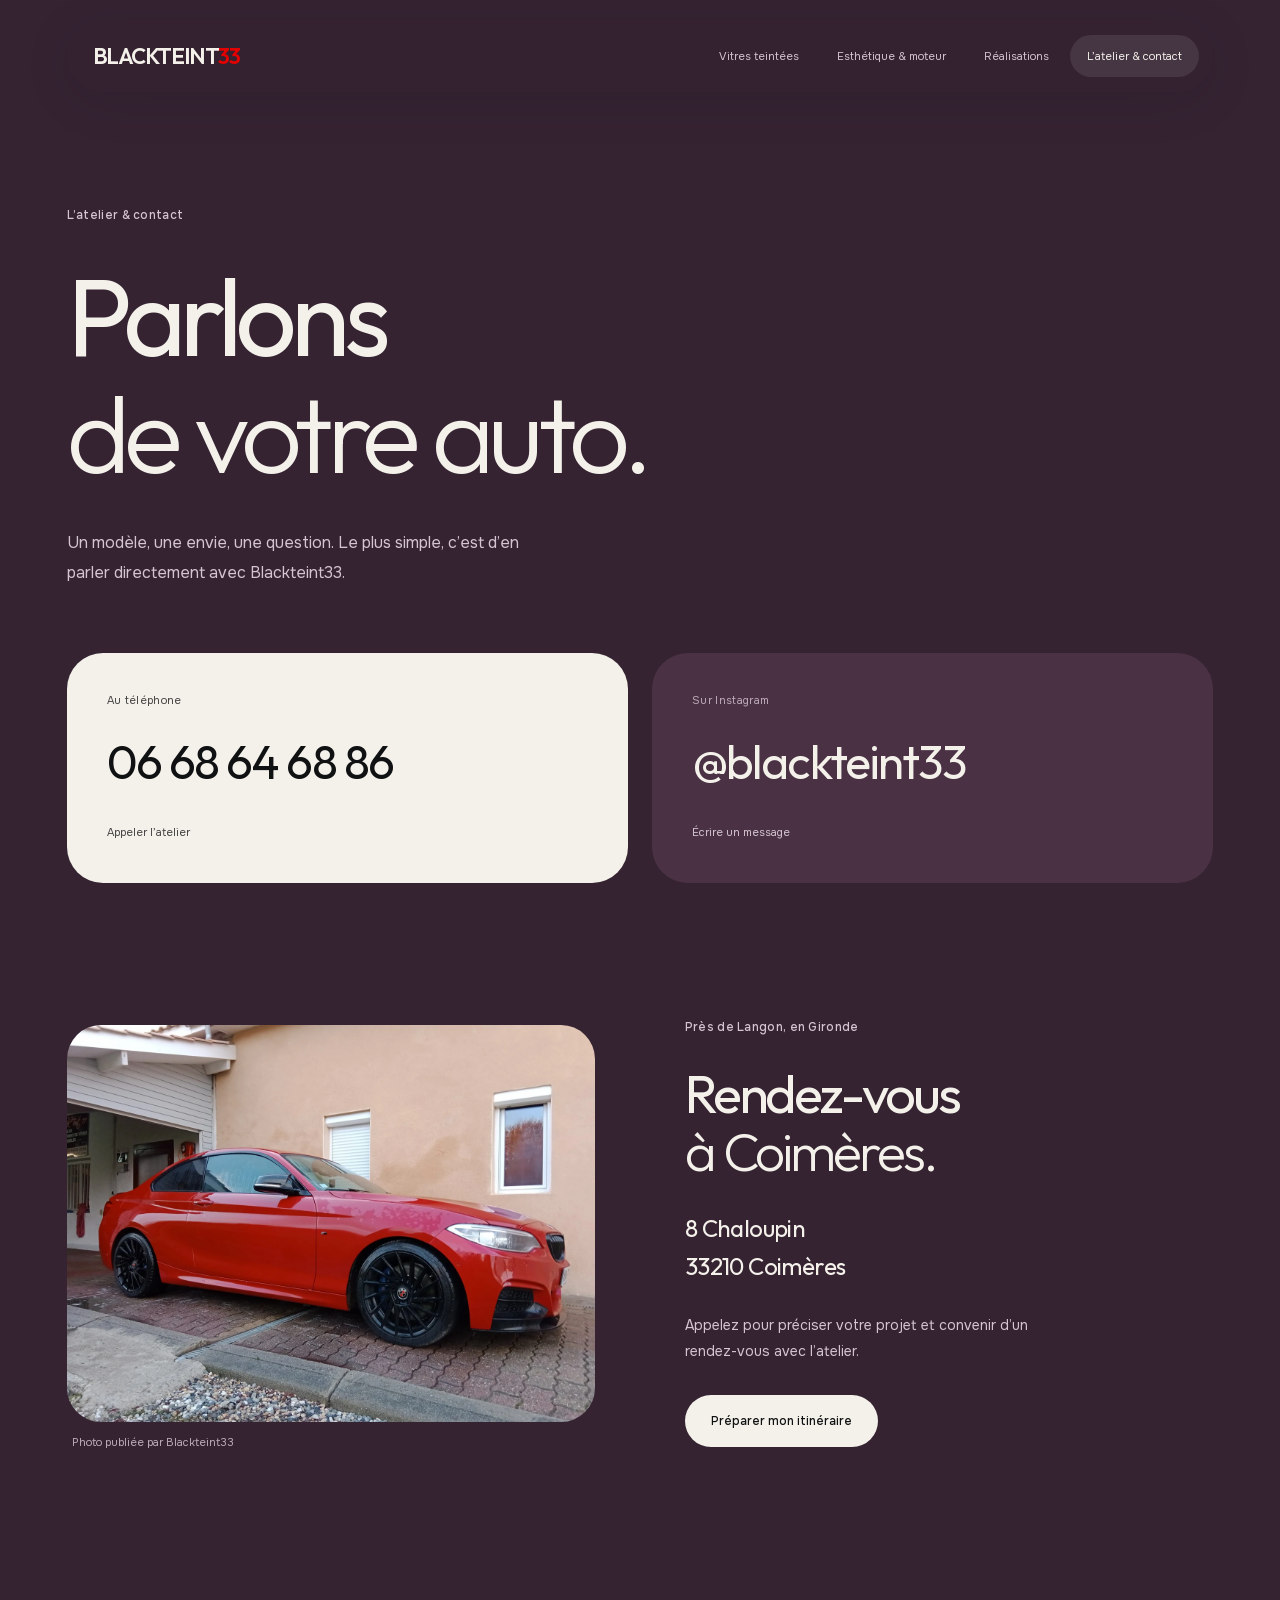
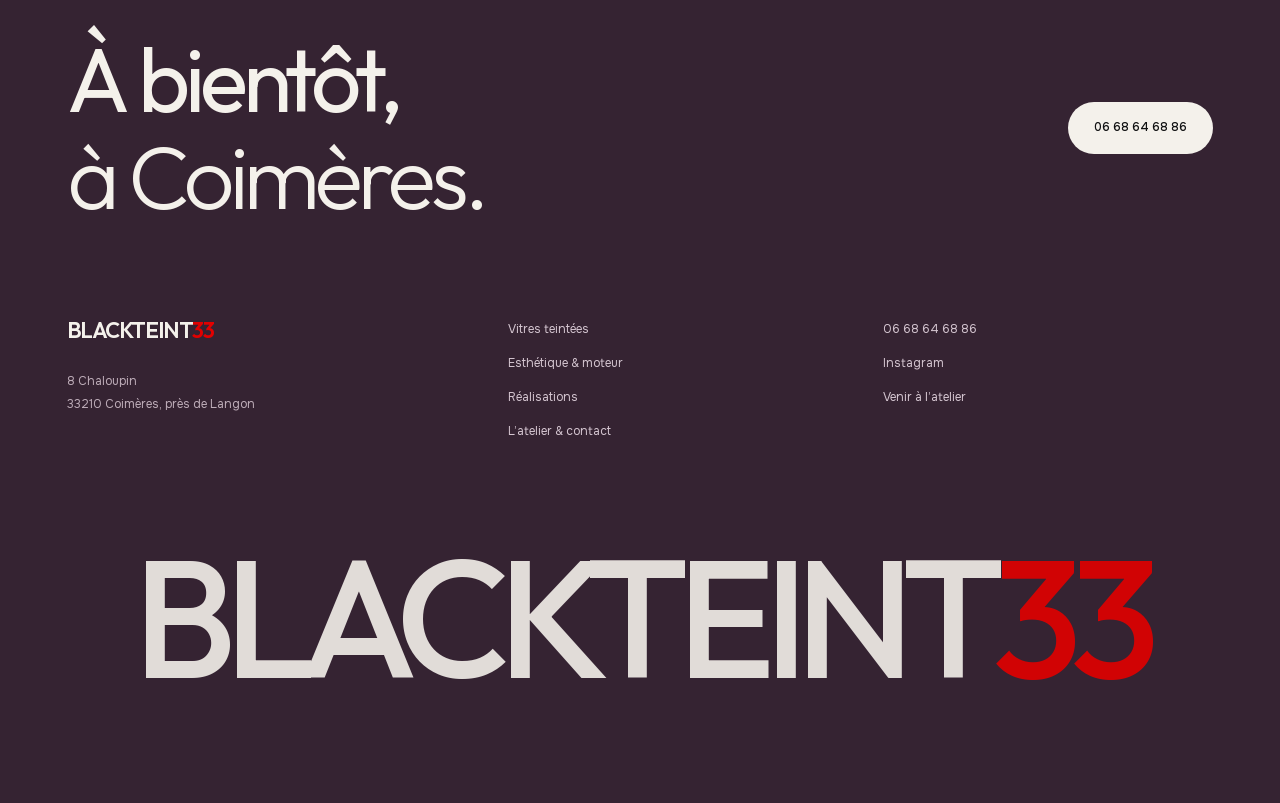
==== contact.html @ ce8c1849 "Refonte multipage Blackteint33 (Outfit/Onest, 5 pages, photos officielles) Remplace l'ancienne maque" ====
<!doctype html>
<html lang="fr"><head><meta charset="utf-8"><meta name="viewport" content="width=device-width, initial-scale=1"><meta name="robots" content="noindex,nofollow"><meta name="theme-color" content="#101112"><title>L’atelier & contact — Blackteint33 à Coimères</title><meta name="description" content="Contactez Blackteint33 au 06 68 64 68 86. Atelier au 8 Chaloupin, 33210 Coimères, près de Langon, en Gironde."><script>(function(){try{document.documentElement.classList.add('nav-delayed');window.__btMotionTimer=setTimeout(function(){document.documentElement.classList.remove('motion-pending','nav-delayed');var h=document.querySelector('.site-header');if(h){h.inert=false;h.removeAttribute('aria-hidden')}},4500);if(!matchMedia('(prefers-reduced-motion: reduce)').matches&&'IntersectionObserver' in window&&typeof Element.prototype.animate==='function'){document.documentElement.classList.add('motion-pending')}}catch(e){}})();</script><link rel="preload" href="./assets/fonts/outfit-latin.woff2" as="font" type="font/woff2" crossorigin><link rel="stylesheet" href="./assets/site.css"><script src="./assets/site.js" defer></script></head>
<body data-page="contact" data-base-palette="plum" data-palette="plum"><a class="skip-link" href="#contenu">Aller au contenu</a><header class="site-header"><a class="brand" href="./index.html" data-page="home" aria-label="Blackteint33, accueil">BLACKTEINT<span>33</span></a><nav class="desktop-nav" aria-label="Navigation principale"><a href="./vitres-teintees.html" data-page="vitres">Vitres teintées</a><a href="./esthetique-automobile.html" data-page="esthetique">Esthétique & moteur</a><a href="./realisations.html" data-page="realisations">Réalisations</a><a href="./contact.html" data-page="contact" aria-current="page">L’atelier & contact</a></nav><button class="menu-toggle quiet-button" id="menu-toggle" type="button" aria-expanded="false" aria-controls="mobile-menu">Menu</button></header><div class="page-shell"><main id="contenu"><section class="page-intro container " data-palette-step="plum"><p class="eyebrow" data-enter>L’atelier &amp; contact</p><h1 class="display " data-split data-delay="80"><span class="title-line">Parlons</span>
<span class="title-line">de votre auto.</span>
</h1><div class="intro-tail" data-enter data-delay="260"><p class="lead">Un modèle, une envie, une question. Le plus simple, c’est d’en parler directement avec Blackteint33.</p></div></section><section class="container contact-grid" aria-label="Contacter Blackteint33" data-palette-step="rose"><a href="tel:+33668646886" class="contact-tile phone-tile" data-enter><span class="small-label">Au téléphone</span><span class="contact-number">06 68 64 68 86</span><span class="tile-action">Appeler l’atelier</span></a><a href="https://www.instagram.com/blackteint33/" class="contact-tile" target="_blank" rel="noopener noreferrer" data-enter data-delay="100"><span class="small-label">Sur Instagram</span><span class="contact-handle">@blackteint33</span><span class="tile-action">Écrire un message<span class="sr-only">, nouvel onglet</span></span></a></section>
<section class="section container editorial contact-editorial" id="atelier" data-palette-step="plum"><figure class="photo-scene " data-photo><div class="photo-drift"><div class="image-window"><img src="./assets/realisation-bmw.webp" width="1440" height="1080" alt="BMW Série 2 rouge photographiée devant un garage." loading="lazy" decoding="async"></div></div><figcaption>Photo publiée par Blackteint33</figcaption></figure><div><p class="eyebrow" data-enter>Près de Langon, en Gironde</p><h2 class="display " data-split data-delay="0"><span class="title-line">Rendez-vous</span>
<span class="title-line">à Coimères.</span>
</h2><address data-enter>8 Chaloupin<br>33210 Coimères</address><p class="lead" data-enter>Appelez pour préciser votre projet et convenir d’un rendez-vous avec l’atelier.</p><div data-enter><a class="button button-cream" href="https://www.google.com/maps/search/?api=1&amp;query=8%20Chaloupin%2C%2033210%20Coim%C3%A8res" target="_blank" rel="noopener noreferrer" data-magnetic>Préparer mon itinéraire<span class="sr-only">, nouvel onglet</span></a></div></div></section></main><footer class="footer" data-palette-step="plum"><div class="container"><div class="footer-invite"><h2 class="display " data-split data-delay="0"><span class="title-line">À bientôt,</span>
<span class="title-line">à Coimères.</span>
</h2><div data-enter><a href="tel:+33668646886" class="button button-cream" data-magnetic>06 68 64 68 86</a></div></div><div class="footer-meta" data-enter><div><a class="brand" href="./index.html" data-page="home" aria-label="Blackteint33, accueil">BLACKTEINT<span>33</span></a><p>8 Chaloupin<br>33210 Coimères, près de Langon</p></div><nav aria-label="Navigation de pied de page"><a href="./vitres-teintees.html" data-page="vitres">Vitres teintées</a><a href="./esthetique-automobile.html" data-page="esthetique">Esthétique & moteur</a><a href="./realisations.html" data-page="realisations">Réalisations</a><a href="./contact.html" data-page="contact" aria-current="page">L’atelier & contact</a></nav><div class="footer-social"><a href="tel:+33668646886">06 68 64 68 86</a><a href="https://www.instagram.com/blackteint33/" target="_blank" rel="noopener noreferrer">Instagram<span class="sr-only">, nouvel onglet</span></a><a href="https://www.google.com/maps/search/?api=1&amp;query=8%20Chaloupin%2C%2033210%20Coim%C3%A8res" target="_blank" rel="noopener noreferrer">Venir à l’atelier<span class="sr-only">, nouvel onglet</span></a></div></div><p class="footer-signature" aria-hidden="true" data-enter>BLACKTEINT<span>33</span></p><div class="footer-bottom" data-enter><p>Une proposition de <a href="https://cleardesign.fr/" target="_blank" rel="noopener noreferrer">Clear Design<span class="sr-only">, nouvel onglet</span></a></p><p>Maquette de présentation. Vidéo d’ambiance ; photographies publiées par Blackteint33.</p></div></div></footer></div><dialog class="mobile-menu" id="mobile-menu" aria-label="Navigation principale"><div class="menu-top"><a class="brand" href="./index.html" data-page="home">BLACKTEINT<span>33</span></a><button class="quiet-button" id="menu-close" type="button">Fermer</button></div><nav aria-label="Navigation mobile"><a href="./index.html" data-page="home">Accueil</a><a href="./vitres-teintees.html" data-page="vitres">Vitres teintées</a><a href="./esthetique-automobile.html" data-page="esthetique">Esthétique & moteur</a><a href="./realisations.html" data-page="realisations">Réalisations</a><a href="./contact.html" data-page="contact" aria-current="page">L’atelier & contact</a></nav><div class="menu-bottom"><a href="tel:+33668646886">06 68 64 68 86</a><p>Coimères, Gironde</p></div></dialog><dialog class="lightbox" id="lightbox" aria-labelledby="lightbox-caption"><div class="lightbox-top"><span id="lightbox-count" class="small-label"></span><button class="quiet-button" id="lightbox-close" type="button">Fermer la photo</button></div><figure><img id="lightbox-image" alt=""><figcaption id="lightbox-caption"></figcaption></figure><div class="lightbox-navigation"><button class="quiet-button" id="lightbox-prev" type="button">Précédente</button><button class="quiet-button" id="lightbox-next" type="button">Suivante</button></div></dialog></body></html>
---- assets/site.css ----
@font-face{font-family:Outfit;src:url('./fonts/outfit-latin.woff2') format('woff2');font-weight:300 700;font-style:normal;font-display:swap}
@font-face{font-family:Onest;src:url('./fonts/onest-latin.woff2') format('woff2');font-weight:400 700;font-style:normal;font-display:swap}
:root{--ink:#101112;--surface:#191b1d;--cream:#f4f1eb;--muted:#aaaeb0;--red:#e20000;--gutter:clamp(22px,5.2vw,88px);--radius:34px;--display:Outfit,Arial,sans-serif;--body:Onest,Arial,sans-serif;--ease:cubic-bezier(.22,.72,.16,1)}
*{box-sizing:border-box}
html{scroll-behavior:smooth;scroll-padding-top:130px}
body{margin:0;background:var(--ink);color:var(--cream);font:400 15px/1.75 var(--body);-webkit-font-smoothing:antialiased}
body.dialog-open{overflow:hidden}
button,input,textarea{font:inherit}
a{color:inherit;text-decoration:none}
button{color:inherit;border:0;cursor:pointer}
a,button,summary{-webkit-tap-highlight-color:transparent;touch-action:manipulation}
button,figure,h1,h2,h3,p{margin:0}
img{display:block;width:100%;max-width:100%;height:auto}
[hidden]{display:none!important}
::selection{background:var(--red);color:#fff}
a:focus-visible,button:focus-visible,summary:focus-visible{outline:3px solid transparent;box-shadow:0 0 0 7px rgba(226,0,0,.3);border-radius:24px}
.sr-only{position:absolute;width:1px;height:1px;padding:0;margin:-1px;overflow:hidden;clip:rect(0,0,0,0);white-space:nowrap}
.skip-link{position:fixed;top:12px;left:12px;z-index:1000;background:var(--cream);color:var(--ink);padding:12px 24px;border-radius:30px;transform:translateY(-150%)}
.skip-link:focus{transform:none}
.container{width:100%;max-width:1560px;padding-inline:var(--gutter);margin-inline:auto}
.section{padding-block:clamp(86px,9vw,144px)}
.display{font-family:var(--display);font-weight:400;letter-spacing:-.058em;line-height:1.075;text-wrap:balance}
h1.display{font-size:clamp(64px,8.5vw,132px)}
h2.display{font-size:clamp(42px,5.15vw,80px)}
.title-line{display:block}
.title-line:last-child{font-weight:300}
.word-clip{display:inline-block;vertical-align:top;overflow:clip;overflow-clip-margin:.12em;padding:.07em .025em .12em;margin:-.07em -.025em -.12em}
.motion-word{display:inline-block;transform-origin:0 100%}
.eyebrow{font-size:12px;font-weight:500;letter-spacing:.025em;color:#b4b8ba;margin-bottom:27px}
.small-label{font-size:11px;letter-spacing:.03em;color:var(--muted)}
.lead{font-size:16px;line-height:1.85;color:#b9bec1;max-width:46ch}
.support-copy{font-size:13px;line-height:1.9;max-width:47ch;color:#91989c}
.narrow{max-width:33ch}
.button,.quiet-button,.filter-button{display:inline-flex;align-items:center;justify-content:center;gap:12px;border-radius:999px;min-height:52px;padding:16px 26px;font-size:12px;font-weight:500;line-height:1.4;transition:background .25s,color .25s,box-shadow .25s;position:relative}
.button{will-change:auto}
.button-cream{background:var(--cream);color:var(--ink)}
.button-cream:hover{background:#fff}
.button-glass{background:rgba(255,255,255,.11);color:var(--cream);backdrop-filter:blur(10px);-webkit-backdrop-filter:blur(10px)}
.button-glass:hover{background:rgba(255,255,255,.19)}
.button-muted,.quiet-button{background:rgba(255,255,255,.075);color:var(--cream)}
.button-muted:hover,.quiet-button:hover{background:rgba(255,255,255,.14)}
.button-ink{background:var(--ink);color:var(--cream)}
.button-ink:hover{background:#2c2d2e}
.soft-link{display:inline-block;font-size:12px;color:#aeb3b6;margin-top:19px;transition:color .2s,transform .3s}
.feature-link:hover .soft-link{color:#fff;transform:translateX(5px)}
.site-header{position:fixed;z-index:30;inset:20px var(--gutter) auto;display:flex;align-items:center;justify-content:space-between;gap:24px;min-height:72px;padding:12px 14px 12px 26px;border-radius:999px;background:rgba(16,17,18,.76);backdrop-filter:blur(22px);-webkit-backdrop-filter:blur(22px);box-shadow:0 10px 48px rgba(0,0,0,.1)}
.brand{font-family:var(--display);font-size:22px;font-weight:600;line-height:1;letter-spacing:-.065em;white-space:nowrap}
.brand span{color:var(--red)}
.desktop-nav{display:flex;align-items:center;gap:4px}
.desktop-nav a{font-size:11px;padding:13px 17px;border-radius:999px;line-height:1.5;transition:background .2s,color .2s;color:#c5c9cb}
.desktop-nav a:hover{background:rgba(255,255,255,.055);color:white}
.desktop-nav a[aria-current=page]{background:rgba(255,255,255,.115);color:var(--cream)}
.menu-toggle{display:none;min-height:42px;padding:12px 23px;font-size:11px}
.hero{position:relative;isolation:isolate;display:flex;flex-direction:column;justify-content:flex-end;min-height:100svh;background:#10202c}
.hero-media,.hero-shade{position:absolute;inset:0;z-index:-2;overflow:hidden}
.hero-poster,.hero-video{position:absolute;inset:0;width:100%;height:100%;object-fit:cover;object-position:68% 42%}
.hero-video{opacity:0;transition:opacity .45s}
.hero.has-video .hero-video{opacity:1}
.hero-shade{z-index:-1;background:linear-gradient(90deg,rgba(6,11,16,.68),rgba(6,11,16,.12) 65%,transparent),linear-gradient(0deg,#101112,rgba(16,17,18,.08) 65%,rgba(16,17,18,.14))}
.hero-copy{padding-top:195px;padding-bottom:56px}
.hero-copy .eyebrow{color:#d2d6d8;margin-bottom:28px}
.hero h1{font-size:clamp(76px,9.8vw,152px);max-width:850px;letter-spacing:-.06em;line-height:1.03}
.hero-description{font-size:15px;line-height:1.75;color:#d1d7dc;margin-top:29px}
.hero-actions{display:flex;flex-wrap:wrap;gap:12px;margin-top:31px}
.hero-bottom{display:flex;align-items:center;justify-content:space-between;gap:25px;padding-bottom:26px}
.scroll-invitation{font-size:10px;color:#bdc1c4;padding:12px 0;letter-spacing:.03em}
.video-control{font-size:10px;min-height:40px;padding:11px 18px;background:rgba(255,255,255,.085)}
.manifesto{max-width:850px;margin-bottom:84px}
.manifesto .lead{margin-top:31px;max-width:52ch}
.service-duo{display:grid;grid-template-columns:minmax(0,1.06fr) minmax(0,1fr);gap:clamp(34px,7vw,112px)}
.offset-feature{margin-top:135px}
.feature-copy{padding:29px 7px 0}
.feature-copy .eyebrow{margin-bottom:12px}
.feature-copy h3{font:400 clamp(27px,3vw,46px)/1.2 var(--display);letter-spacing:-.035em}
.feature-link{display:block}
.photo-scene{min-width:0;position:relative}
.photo-drift{transform-origin:50% 60%;will-change:auto}
.image-window{position:relative;overflow:hidden;border-radius:var(--radius);background:#202326;isolation:isolate}
.image-window>a{display:block}
.image-window img{transition:transform 1s var(--ease);transform-origin:center}
.feature-link:hover .image-window img,.image-window>a:hover img{transform:scale(1.025)}
.photo-scene figcaption{margin:24px 5px 0;font-size:11px;line-height:1.6;color:#9ba3a8}
.section-heading{display:flex;justify-content:space-between;align-items:flex-end;gap:45px;margin-bottom:48px}
.section-heading .lead{margin-bottom:3px}
.home-gallery{padding-top:25px}
.home-gallery .wide-scene{margin-top:10px}
.page-intro{padding-top:205px;padding-bottom:66px}
.page-intro .display{max-width:1120px}
.page-intro .eyebrow{margin-bottom:32px}
.intro-tail{display:flex;justify-content:space-between;align-items:flex-end;gap:36px;margin-top:36px}
.intro-tail .lead{max-width:49ch}
.intro-photo .image-window{border-radius:42px}
.offering-grid{display:grid;grid-template-columns:repeat(2,minmax(0,1fr));gap:24px}
.offering{border-radius:36px;background:var(--surface);padding:40px 44px 45px;min-width:0}
.offering .small-label{margin-bottom:21px;color:#8e969a}
.offering h3{font:400 clamp(26px,2.8vw,41px)/1.2 var(--display);letter-spacing:-.04em;margin-bottom:18px}
.offering>p:last-child{font-size:13px;line-height:1.9;color:#a4acb1;max-width:43ch}
.soft-section{background:var(--cream);color:var(--ink);border-radius:60px;margin-inline:clamp(12px,2.25vw,36px)}
.soft-section .eyebrow{color:#626869}
.soft-section .lead{color:#555d60}
.soft-section .support-copy{color:#687073}
.soft-section figcaption{color:#757c7f}
.editorial{display:grid;grid-template-columns:repeat(2,minmax(0,1fr));gap:clamp(45px,7vw,112px);align-items:center}
.editorial .display{font-size:clamp(36px,4.2vw,65px)}
.editorial .lead{font-size:15px;margin-top:28px}
.editorial .support-copy{margin-top:18px}
.editorial .button{margin-top:30px}
.faq-section{display:grid;grid-template-columns:1fr 1.08fr;gap:90px;align-items:start}
.faq-section .display{font-size:clamp(36px,4.2vw,64px)}
.faq-list{display:flex;flex-direction:column;gap:12px}
.faq-list details{background:var(--surface);border-radius:27px;overflow:hidden}
.faq-list summary{list-style:none;padding:24px 28px;font-size:14px;line-height:1.5;cursor:pointer;font-weight:500}
.faq-list summary::-webkit-details-marker{display:none}
.faq-list details[open]{background:#202326}
.answer{overflow:hidden}
.answer p{padding:0 28px 26px;color:#aab1b6;font-size:13px;line-height:1.85;max-width:50ch}
.answer a{color:var(--cream)}
.care-intro{padding-bottom:112px;align-items:start}
.care-intro>div{padding-top:45px}
.care-pair{display:grid;grid-template-columns:repeat(2,minmax(0,1fr));gap:clamp(60px,10vw,160px)}
.care-pair .display{font-size:clamp(40px,4.9vw,75px)}
.care-pair .lead{margin-top:28px;font-size:15px}
.care-pair .support-copy{margin-top:20px;font-size:13px}
.gallery-section{padding-top:0;padding-bottom:90px}
.gallery-filters{display:flex;gap:10px;flex-wrap:wrap;margin:0 0 56px}
.filter-button{background:var(--surface);color:#a7afb3;min-height:44px;padding:13px 24px;font-size:11px}
.filter-button[aria-pressed=true]{background:var(--cream);color:var(--ink)}
.filter-button:hover:not([aria-pressed=true]){background:#282b2e;color:var(--cream)}
.filter-button:disabled{cursor:wait}
.gallery-grid{display:grid;grid-template-columns:minmax(0,1.08fr) minmax(0,1fr);gap:65px 7%;align-items:start}
.gallery-item:nth-child(even){margin-top:94px}
.gallery-item figcaption{font-size:13px;color:#c9cecf;margin-top:25px}
.photo-open{position:absolute;right:18px;bottom:18px;padding:10px 20px;background:var(--cream);color:var(--ink);border-radius:999px;font-size:10px;transition:transform .4s var(--ease)}
.image-window>a:hover .photo-open{transform:translateY(-4px)}
.gallery-outro{margin-top:80px;display:flex;justify-content:space-between;align-items:center;gap:30px}
.gallery-outro p{font-size:14px;color:#aeb5ba}
.contact-grid{display:grid;grid-template-columns:repeat(2,minmax(0,1fr));gap:24px}
.contact-tile{background:var(--surface);border-radius:36px;padding:38px 40px 32px;display:flex;align-items:flex-start;flex-direction:column;min-height:230px;transition:background .3s,transform .5s var(--ease)}
.contact-tile:hover{transform:translateY(-6px);background:#202427}
.contact-tile .small-label{margin-bottom:24px}
.contact-number,.contact-handle{font:400 clamp(27px,3.7vw,55px)/1.2 var(--display);letter-spacing:-.04em}
.tile-action{margin-top:32px;font-size:11px;color:#aeb6bb}
.phone-tile{background:var(--cream);color:var(--ink)}
.phone-tile:hover{background:white}
.phone-tile .small-label,.phone-tile .tile-action{color:#586165}
.contact-editorial{padding-top:130px}
.contact-editorial address{font:400 24px/1.6 var(--display);letter-spacing:-.025em;margin-top:28px}
.contact-editorial .lead{font-size:14px;max-width:37ch}
.footer{padding-top:65px;padding-bottom:28px;background:radial-gradient(ellipse at 90% 45%,rgba(72,43,38,.13),transparent 65%)}
.footer-invite{display:flex;align-items:center;justify-content:space-between;gap:50px;margin-bottom:95px}
.footer-invite .display{font-size:clamp(46px,7vw,108px)}
.footer-meta{display:grid;grid-template-columns:1.2fr 1fr 1fr;gap:45px;align-items:start}
.footer-meta p{font-size:12px;line-height:1.9;color:#858f95;margin-top:24px}
.footer-meta nav,.footer-social{display:flex;flex-direction:column;align-items:flex-start;gap:13px;font-size:12px;color:#b6bec3}
.footer-meta a:hover{color:var(--cream)}
.footer-signature{font:500 clamp(36px,13vw,193px)/1.2 var(--display);letter-spacing:-.075em;text-align:center;white-space:nowrap;margin-top:75px;color:#e3e2df;opacity:.9}
.footer-signature>span{color:var(--red)}
.footer-bottom{display:flex;justify-content:space-between;align-items:flex-end;gap:25px;padding-top:30px;font-size:9px;color:#6f787e}
.footer-bottom a{color:#bfc6ca}
.footer-bottom p:last-child{text-align:right;max-width:58ch;font-size:8px}
.mobile-menu,.lightbox{border:0;padding:0;color:var(--cream);background:var(--ink)}
.mobile-menu::backdrop,.lightbox::backdrop{background:rgba(5,7,9,.85);backdrop-filter:blur(8px)}
.mobile-menu{width:100%;height:100dvh;max-height:none;max-width:none;margin:0;padding:30px var(--gutter);overflow-y:auto}
.menu-top{display:flex;align-items:center;justify-content:space-between;gap:24px}
.menu-top .quiet-button{min-height:44px;padding:12px 24px}
.mobile-menu nav{display:flex;flex-direction:column;align-items:flex-start;gap:17px;margin-block:clamp(50px,11vh,120px) 50px}
.mobile-menu nav>a{font:400 clamp(26px,6vw,48px)/1.25 var(--display);letter-spacing:-.05em;color:#989fa4}
.mobile-menu nav>a[aria-current=page],.mobile-menu nav>a:hover{color:var(--cream)}
.menu-bottom{display:flex;justify-content:space-between;gap:20px;flex-wrap:wrap;font-size:13px;color:#b4bdc3}
.menu-bottom p{font-size:11px;color:#6d777e}
.lightbox{width:min(1260px,calc(100vw - 40px));max-width:none;max-height:calc(100dvh - 36px);padding:15px 26px 22px;border-radius:28px;overflow:auto;background:#16191b}
.lightbox-top{display:flex;align-items:center;justify-content:space-between;gap:20px;margin-bottom:18px}
.lightbox-top .quiet-button{min-height:40px;font-size:11px;padding:11px 20px}
.lightbox figure>img{width:auto;height:auto;max-width:100%;max-height:calc(100dvh - 230px);margin-inline:auto;object-fit:contain;border-radius:16px}
.lightbox figcaption{text-align:center;font-size:12px;color:#b0bac0;margin-top:20px}
.lightbox-navigation{display:flex;justify-content:center;gap:12px;margin-top:18px}
.lightbox-navigation button{font-size:10px;min-height:40px;padding:12px 22px}
@media(min-width:1750px){.site-header{max-width:1390px;inset-inline:0;margin-inline:auto}}
@media(max-width:1100px){.site-header{padding-left:23px;gap:12px}.brand{font-size:20px}.desktop-nav a{padding:12px 11px;font-size:10px}.editorial{gap:45px}.intro-tail{align-items:flex-start}.offering{padding:33px}.faq-section{gap:50px}.gallery-grid{column-gap:5%}.footer-signature{font-size:13vw}.contact-tile{padding:31px}.contact-number,.contact-handle{font-size:clamp(27px,3.7vw,43px)}}
@media(max-width:850px){.site-header{inset:15px 22px auto;min-height:65px;padding:11px 12px 11px 22px;flex-wrap:wrap}.desktop-nav{flex-wrap:wrap;gap:1px}.enhanced .desktop-nav{display:none}.enhanced .menu-toggle{display:inline-flex}.hero-copy{padding-top:180px;padding-bottom:47px}.hero h1{font-size:clamp(74px,11vw,108px)}.hero-actions .button{font-size:11px;padding:15px 22px}.hero-bottom{padding-bottom:22px}.section-heading{align-items:flex-start;gap:28px}.section-heading>.lead{max-width:32ch;font-size:14px}.service-duo{gap:34px}.offset-feature{margin-top:80px}.feature-copy h3{font-size:31px}.page-intro{padding-top:164px}.page-intro h1{font-size:clamp(58px,9.4vw,90px)}.intro-tail{display:block}.intro-tail .button{margin-top:28px}.care-pair{gap:44px}.contact-number,.contact-handle{font-size:31px}.footer-meta{grid-template-columns:1.1fr 1fr;gap:40px}.footer-social{grid-column:1/-1;flex-direction:row;gap:30px;flex-wrap:wrap}.footer-invite{margin-bottom:65px}.footer-invite .display{font-size:clamp(46px,7vw,76px)}}
@media(max-width:600px){:root{--gutter:24px;--radius:25px}html{scroll-padding-top:108px}body{font-size:14px}.site-header{inset:13px 17px auto;min-height:62px;padding:10px 11px 10px 21px}.site-header .brand{font-size:19px}.menu-toggle{min-height:40px;font-size:10px;padding:11px 20px}.eyebrow{font-size:10px;margin-bottom:23px}.small-label{font-size:10px}.hero{min-height:max(690px,100svh)}.hero-poster,.hero-video{object-position:95% 32%}.hero-shade{background:linear-gradient(0deg,#101112,rgba(8,12,17,.2) 83%),linear-gradient(90deg,rgba(8,12,17,.35),transparent)}.hero-copy{padding-top:180px;padding-bottom:40px}.hero h1{font-size:clamp(58px,14.5vw,85px);letter-spacing:-.06em;line-height:1.07}.hero-copy .eyebrow{font-size:9px;margin-bottom:27px}.hero-description{font-size:12px;margin-top:24px;line-height:1.85}.hero-actions{gap:10px;margin-top:28px}.hero-actions .button{font-size:10px;min-height:45px;padding:14px 18px}.hero-bottom{gap:15px;padding-bottom:24px}.scroll-invitation{font-size:9px}.video-control{min-height:38px;font-size:9px;padding:11px 16px}.section{padding-block:76px}.display,h2.display{font-size:clamp(36px,9vw,53px);line-height:1.14;letter-spacing:-.05em}.lead{font-size:13px;line-height:1.9}.support-copy{font-size:12px;line-height:1.9}.button{font-size:11px;padding:15px 22px;min-height:48px}.manifesto{margin-bottom:52px}.manifesto .lead{margin-top:24px}.service-duo{display:block}.offset-feature{margin-top:58px}.feature-copy{padding:24px 4px 0}.feature-copy h3{font-size:29px;line-height:1.18}.feature-copy .eyebrow{font-size:10px;margin-bottom:12px}.soft-link{font-size:11px;margin-top:17px}.photo-scene figcaption{font-size:9px;margin:20px 4px 0;max-width:40ch}.section-heading{display:block;margin-bottom:35px}.section-heading .lead{margin-top:22px;font-size:13px}.section-heading>div:last-child:not(:first-child){margin-top:25px}.home-gallery{padding-top:5px}.page-intro{padding-top:145px;padding-bottom:40px}.page-intro h1{font-size:clamp(45px,11.7vw,67px);line-height:1.09;letter-spacing:-.055em}.page-intro .eyebrow{margin-bottom:25px}.intro-tail{margin-top:27px}.intro-tail .lead{font-size:13px}.intro-tail .button{margin-top:25px}.intro-photo .image-window{border-radius:26px}.offering-grid{grid-template-columns:1fr;gap:16px}.offering{border-radius:29px;padding:28px 27px 31px}.offering .small-label{margin-bottom:18px}.offering h3{font-size:30px;margin-bottom:16px}.offering>p:last-child{font-size:12px}.soft-section{border-radius:35px;margin-inline:10px}.soft-section .container{padding-inline:24px}.editorial{grid-template-columns:1fr;gap:43px}.editorial .display{font-size:clamp(33px,8.6vw,49px)}.editorial .lead{font-size:13px;margin-top:23px}.editorial .support-copy{margin-top:17px}.editorial .button{margin-top:26px}.faq-section{display:block}.faq-section .display{font-size:39px}.faq-list{margin-top:34px;gap:13px}.faq-list summary{padding:21px 23px;font-size:12px}.answer p{font-size:12px;padding:0 23px 23px}.care-intro{padding-bottom:70px;gap:35px}.care-intro>div{padding-top:0}.care-intro .photo-scene{grid-row:1}.care-pair{grid-template-columns:1fr;gap:53px}.care-pair .display{font-size:42px}.care-pair .lead{font-size:13px;margin-top:23px}.care-pair .support-copy{font-size:12px}.gallery-section{padding-bottom:70px}.gallery-filters{gap:8px;margin-bottom:34px}.filter-button{font-size:10px;padding:12px 20px;min-height:42px}.gallery-grid{grid-template-columns:1fr;gap:39px}.gallery-item:nth-child(even){margin-top:0}.gallery-item figcaption{font-size:11px;margin-top:21px}.photo-open{right:12px;bottom:12px;font-size:9px;padding:9px 17px}.gallery-outro{margin-top:48px;display:block}.gallery-outro p{font-size:12px;margin-bottom:21px}.contact-grid{grid-template-columns:1fr;gap:17px}.contact-tile{min-height:195px;border-radius:29px;padding:29px}.contact-tile .small-label{margin-bottom:24px}.contact-number,.contact-handle{font-size:clamp(28px,8.3vw,40px)}.tile-action{font-size:11px;margin-top:27px}.contact-editorial{padding-top:76px}.contact-editorial address{font-size:22px;line-height:1.55;margin-top:25px}.contact-editorial .lead{font-size:13px}.footer{padding-top:32px;padding-bottom:27px}.footer-invite{display:block;margin-bottom:55px}.footer-invite .display{font-size:clamp(45px,11vw,61px)}.footer-invite>div{margin-top:25px}.footer-meta{gap:35px 24px;grid-template-columns:1fr 1fr}.footer-meta>.footer-social{grid-column:1/-1;gap:12px 25px}.footer-meta p{font-size:10px;margin-top:20px}.footer-meta nav,.footer-social{font-size:10px;gap:12px}.footer-meta .brand{font-size:18px}.footer-signature{font-size:12.6vw;letter-spacing:-.075em;margin-top:52px;line-height:1.3}.footer-bottom{display:block;padding-top:21px}.footer-bottom p{font-size:9px}.footer-bottom p:last-child{text-align:left;font-size:8px;margin-top:13px;max-width:42ch;line-height:1.8}.mobile-menu{padding:24px var(--gutter)}.menu-top .brand{font-size:20px}.menu-top .quiet-button{font-size:10px;padding:12px 20px}.mobile-menu nav{margin-top:clamp(45px,9vh,85px);gap:20px;margin-bottom:45px}.mobile-menu nav>a{font-size:clamp(27px,7.5vw,38px)}.menu-bottom{flex-direction:column;gap:13px}.lightbox{width:calc(100vw - 18px);padding:13px 12px 19px;border-radius:23px;max-height:calc(100dvh - 20px)}.lightbox figure>img{max-height:calc(100dvh - 210px);border-radius:11px}.lightbox figcaption{font-size:11px}.lightbox-top{margin-bottom:16px}.lightbox-top .quiet-button{font-size:10px;padding:10px 15px}}
@media(max-width:360px){:root{--gutter:21px}.hero h1{font-size:56px}.hero-actions{flex-direction:column;align-items:flex-start;gap:9px}.hero-copy{padding-top:146px;padding-bottom:32px}.hero{min-height:720px}.hero-description{font-size:11px}.page-intro h1{font-size:43px}.brand{font-size:18px}.footer-meta{grid-template-columns:1fr}.footer-meta nav{flex-direction:row;flex-wrap:wrap;column-gap:24px}.contact-tile{padding:26px}.contact-number,.contact-handle{font-size:28px}}
@media(min-width:601px) and (max-height:760px){.hero-copy{padding-top:118px;padding-bottom:28px}.hero h1{font-size:clamp(70px,14vh,106px);line-height:1.03}.hero-copy .eyebrow{margin-bottom:18px;font-size:10px}.hero-description{font-size:12px;margin-top:18px}.hero-actions{margin-top:22px}.hero-actions .button{min-height:46px;padding:14px 21px;font-size:11px}.hero-bottom{padding-bottom:18px}}
@media(prefers-reduced-motion:reduce){html{scroll-behavior:auto}*,*:before,*:after{animation:none!important;transition:none!important}.photo-drift{transform:none!important;opacity:1!important}.feature-link:hover .image-window img,.image-window>a:hover img,.contact-tile:hover{transform:none}.word-clip{overflow:visible}.motion-word{transform:none!important;filter:none!important;opacity:1!important}}
@media print{.site-header,.hero-video,.hero-bottom,.mobile-menu,.lightbox,.gallery-filters{display:none!important}.hero{min-height:450px}.hero-copy{padding-top:100px}.section{padding-block:35px}.page-intro{padding-top:35px}.photo-drift{transform:none!important;opacity:1!important}.section,.soft-section,body,.footer{background:white;color:black}.lead,.support-copy{color:#555}.photo-scene{break-inside:avoid}.footer-signature{color:black}}

/* Full-page palettes: section markers switch this shared background. */
body{--page-bg:#101112;--page-ink:#f4f1eb;--page-muted:#bdc3c6;--page-soft:#9da6ac;--panel:#1d2124;--panel-hover:#282d31;--pill:rgba(255,255,255,.085);--pill-hover:rgba(255,255,255,.15);--header-bg:rgba(16,17,18,.84);--button-bg:#f4f1eb;--button-ink:#101112;background:var(--page-bg);color:var(--page-ink);transition:background-color .85s cubic-bezier(.4,0,.2,1),color .7s ease}
body[data-palette=inkblue]{--page-bg:#142733;--panel:#203a48;--panel-hover:#2b4858;--header-bg:rgba(20,39,51,.85)}
body[data-palette=espresso]{--page-bg:#30251f;--panel:#44362e;--panel-hover:#524338;--header-bg:rgba(48,37,31,.85);--page-muted:#d2c7bb;--page-soft:#b9afa4}
body[data-palette=pine]{--page-bg:#19362f;--panel:#29483e;--panel-hover:#35594d;--header-bg:rgba(25,54,47,.85);--page-muted:#c4d2c7;--page-soft:#a8bdb0}
body[data-palette=plum]{--page-bg:#352332;--panel:#4a3244;--panel-hover:#5b4054;--header-bg:rgba(53,35,50,.85);--page-muted:#d4c5d0;--page-soft:#bdacb8}
body[data-palette=oxblood]{--page-bg:#351c22;--panel:#48272f;--panel-hover:#593740;--header-bg:rgba(53,28,34,.85);--page-muted:#d8c4c7;--page-soft:#bca6ab}
body:is([data-palette=ivory],[data-palette=ice],[data-palette=sand],[data-palette=sage],[data-palette=rose]){--page-ink:#1c2528;--page-muted:#47575d;--page-soft:#53656b;--panel:rgba(255,255,255,.44);--panel-hover:rgba(255,255,255,.68);--pill:rgba(19,31,36,.075);--pill-hover:rgba(19,31,36,.13);--button-bg:#1c2528;--button-ink:#f4f1eb}
body[data-palette=ivory]{--page-bg:#eee9df;--header-bg:rgba(238,233,223,.88)}
body[data-palette=ice]{--page-bg:#dce7eb;--header-bg:rgba(220,231,235,.88)}
body[data-palette=sand]{--page-bg:#e7d6bf;--header-bg:rgba(231,214,191,.88)}
body[data-palette=sage]{--page-bg:#d5e3d7;--header-bg:rgba(213,227,215,.88)}
body[data-palette=rose]{--page-bg:#eadbe3;--header-bg:rgba(234,219,227,.88)}
.site-header{background:var(--header-bg);transition:background-color .85s ease,color .7s ease,transform .75s var(--ease),opacity .5s ease}
.desktop-nav a,.footer-meta nav,.footer-social{color:var(--page-muted)}
.desktop-nav a:hover,.desktop-nav a[aria-current=page]{color:var(--page-ink);background:var(--pill)}
.eyebrow,.small-label,.lead,.support-copy,.soft-link,.photo-scene figcaption,.gallery-outro p,.footer-meta p,.tile-action,.offering .small-label,.offering>p:last-child,.answer p,.footer-bottom{color:var(--page-muted);transition:color .7s ease}
.support-copy,.small-label,.photo-scene figcaption,.footer-meta p,.footer-bottom{color:var(--page-soft)}
.soft-link:hover,.feature-link:hover .soft-link,.footer-meta a:hover,.footer-bottom a,.answer a{color:var(--page-ink)}
.button-cream,.button-ink{background:var(--button-bg);color:var(--button-ink)}
.button-cream:hover,.button-ink:hover{background:var(--button-bg);filter:brightness(1.08)}
.button-muted,.quiet-button,.filter-button{background:var(--pill);color:var(--page-ink)}
.button-muted:hover,.quiet-button:hover,.filter-button:hover:not([aria-pressed=true]){background:var(--pill-hover);color:var(--page-ink)}
.filter-button[aria-pressed=true]{background:var(--button-bg);color:var(--button-ink)}
.button,.quiet-button,.filter-button{transition:background-color .7s ease,color .7s ease,box-shadow .25s ease}
.offering,.contact-tile,.faq-list details{background:var(--panel);color:var(--page-ink);transition:background-color .7s ease,color .7s ease,transform .5s var(--ease)}
.contact-tile:hover,.faq-list details[open]{background:var(--panel-hover)}
.phone-tile{background:var(--button-bg);color:var(--button-ink)}
.phone-tile:hover{background:var(--button-bg)}
.phone-tile .small-label,.phone-tile .tile-action{color:inherit;opacity:.78}
.soft-section{background:transparent;color:inherit;border-radius:0;margin-inline:0}
.soft-section .eyebrow,.soft-section .lead,.soft-section .support-copy,.soft-section figcaption{color:var(--page-muted)}
.footer{background:transparent}
.footer-signature{color:var(--page-ink);transition:color .7s ease}
.gallery-item figcaption{color:var(--page-ink)}
.mobile-menu,.lightbox{background:var(--page-bg);color:var(--page-ink)}
.mobile-menu nav>a,.menu-bottom,.lightbox figcaption,.lightbox-top .small-label{color:var(--page-muted)}
.mobile-menu nav>a[aria-current=page],.mobile-menu nav>a:hover{color:var(--page-ink)}
.menu-bottom p{color:var(--page-soft)}
/* The photograph remains unchanged; its lower edge dissolves into the page. */
.hero{background:transparent;color:#f4f1eb}
.hero-shade{background:linear-gradient(90deg,rgba(6,11,16,.58),rgba(6,11,16,.08) 76%,transparent),linear-gradient(0deg,rgba(6,11,16,.84),rgba(6,11,16,.04) 80%)}
.hero:after{content:"";position:absolute;inset:auto 0 0;height:95px;z-index:-1;pointer-events:none;background:var(--page-bg);-webkit-mask-image:linear-gradient(transparent,#000);mask-image:linear-gradient(transparent,#000);transition:background-color .85s cubic-bezier(.4,0,.2,1)}
.hero-copy{padding-bottom:70px}
.hero h1.hero-wordmark{max-width:none;font-family:var(--display);font-size:clamp(52px,11.4vw,176px);font-weight:600;letter-spacing:-.075em;line-height:1.15;white-space:nowrap}
.hero-wordmark>span{color:var(--red)}
.hero .button-cream{background:#f4f1eb;color:#101112}
.hero .button-glass,.hero .video-control{background:rgba(255,255,255,.13);color:#f4f1eb}
.hero .hero-description{color:#d5dce1}.hero .scroll-invitation{color:var(--page-ink);transition:color .7s ease}.hero .video-control{background:var(--pill);color:var(--page-ink)}
.hero .eyebrow{color:#d2d6d8}
/* Pending content is hidden before first paint, then released individually. */
.motion-pending :is([data-split],[data-enter],[data-photo]):not(.is-revealed){opacity:0;pointer-events:none}
html.nav-delayed body[data-page=home] .site-header{opacity:0;transform:translateY(-145%);visibility:hidden;pointer-events:none;transition:background-color .85s ease,color .7s ease,transform .8s var(--ease),opacity .55s ease,visibility 0s .8s}
html.nav-delayed body[data-page=home] .site-header.nav-visible{opacity:1;transform:translateY(0);visibility:visible;pointer-events:auto;transition-delay:0s}
/* Wrapping protects intermediate widths, zoomed pages and long labels. */
.section-heading>*,.intro-tail>*,.footer-invite>*,.editorial>*,.care-pair>*,.footer-meta>*,.contact-grid>*{min-width:0}
.section-heading .button,.intro-tail .button,.footer-invite .button{text-align:center}
.display{overflow-wrap:normal}
.title-line{max-width:100%}
.hero-actions{align-items:flex-start}
@media(max-width:1100px){.hero h1.hero-wordmark{font-size:11.25vw}.hero-copy{padding-bottom:56px}.contact-number,.contact-handle{font-size:clamp(25px,3.5vw,39px)}.faq-section{grid-template-columns:minmax(0,1fr) minmax(0,1.08fr)}}
@media(max-width:850px){.hero h1.hero-wordmark{font-size:11.05vw}.hero-copy{padding-bottom:50px}.footer-invite{flex-wrap:wrap}.contact-number,.contact-handle{font-size:clamp(24px,3.8vw,31px)}.section-heading{flex-wrap:wrap}}
@media(max-width:600px){.hero h1.hero-wordmark{font-size:clamp(31px,10.8vw,64px);letter-spacing:-.07em}.hero-copy{padding-top:165px;padding-bottom:47px}.hero{min-height:max(610px,100svh)}.hero-copy .eyebrow{font-size:11px}.hero-description{font-size:13px}.hero-actions .button{font-size:11px;min-height:48px}.scroll-invitation{font-size:10px}.video-control{font-size:10px}.soft-section{margin-inline:0;border-radius:0}.soft-section .container{padding-inline:var(--gutter)}.contact-number,.contact-handle{font-size:clamp(26px,8vw,39px)}.lead,.editorial .lead,.care-pair .lead,.intro-tail .lead,.contact-editorial .lead{font-size:14px}.eyebrow,.small-label{font-size:11px}.faq-list summary,.answer p{font-size:13px}.section-heading>.lead{font-size:14px}.hero:after{height:75px}}
@media(max-width:360px){.hero{min-height:610px}.hero h1.hero-wordmark{font-size:10.7vw}.hero-actions{flex-direction:column}.hero-copy{padding-top:138px;padding-bottom:34px}.contact-number,.contact-handle{font-size:27px}}
@media(min-width:601px) and (max-height:600px){.hero{min-height:550px}.hero-copy{padding-top:118px;padding-bottom:25px}.hero h1.hero-wordmark{font-size:clamp(65px,10vw,144px)}}
@media(prefers-reduced-motion:reduce){.motion-pending :is([data-split],[data-enter],[data-photo]):not(.is-revealed){opacity:1;pointer-events:auto}html.nav-delayed body[data-page=home] .site-header{transition:none!important}}
@media print{body{background:#fff!important;color:#111!important}.motion-pending :is([data-split],[data-enter],[data-photo]):not(.is-revealed){opacity:1!important}.site-header{display:none!important}.photo-drift{opacity:1!important;transform:none!important}}

/* Official headlight series: preserve the complete photographs. */
.headlight-pair{display:grid;grid-template-columns:repeat(2,minmax(0,1fr));gap:clamp(28px,5vw,72px);margin-top:clamp(40px,7vw,90px)}
.headlight-pair img{width:100%;height:auto;aspect-ratio:4/3;object-fit:contain}
@media(max-width:600px){.headlight-pair{grid-template-columns:1fr;gap:36px}}
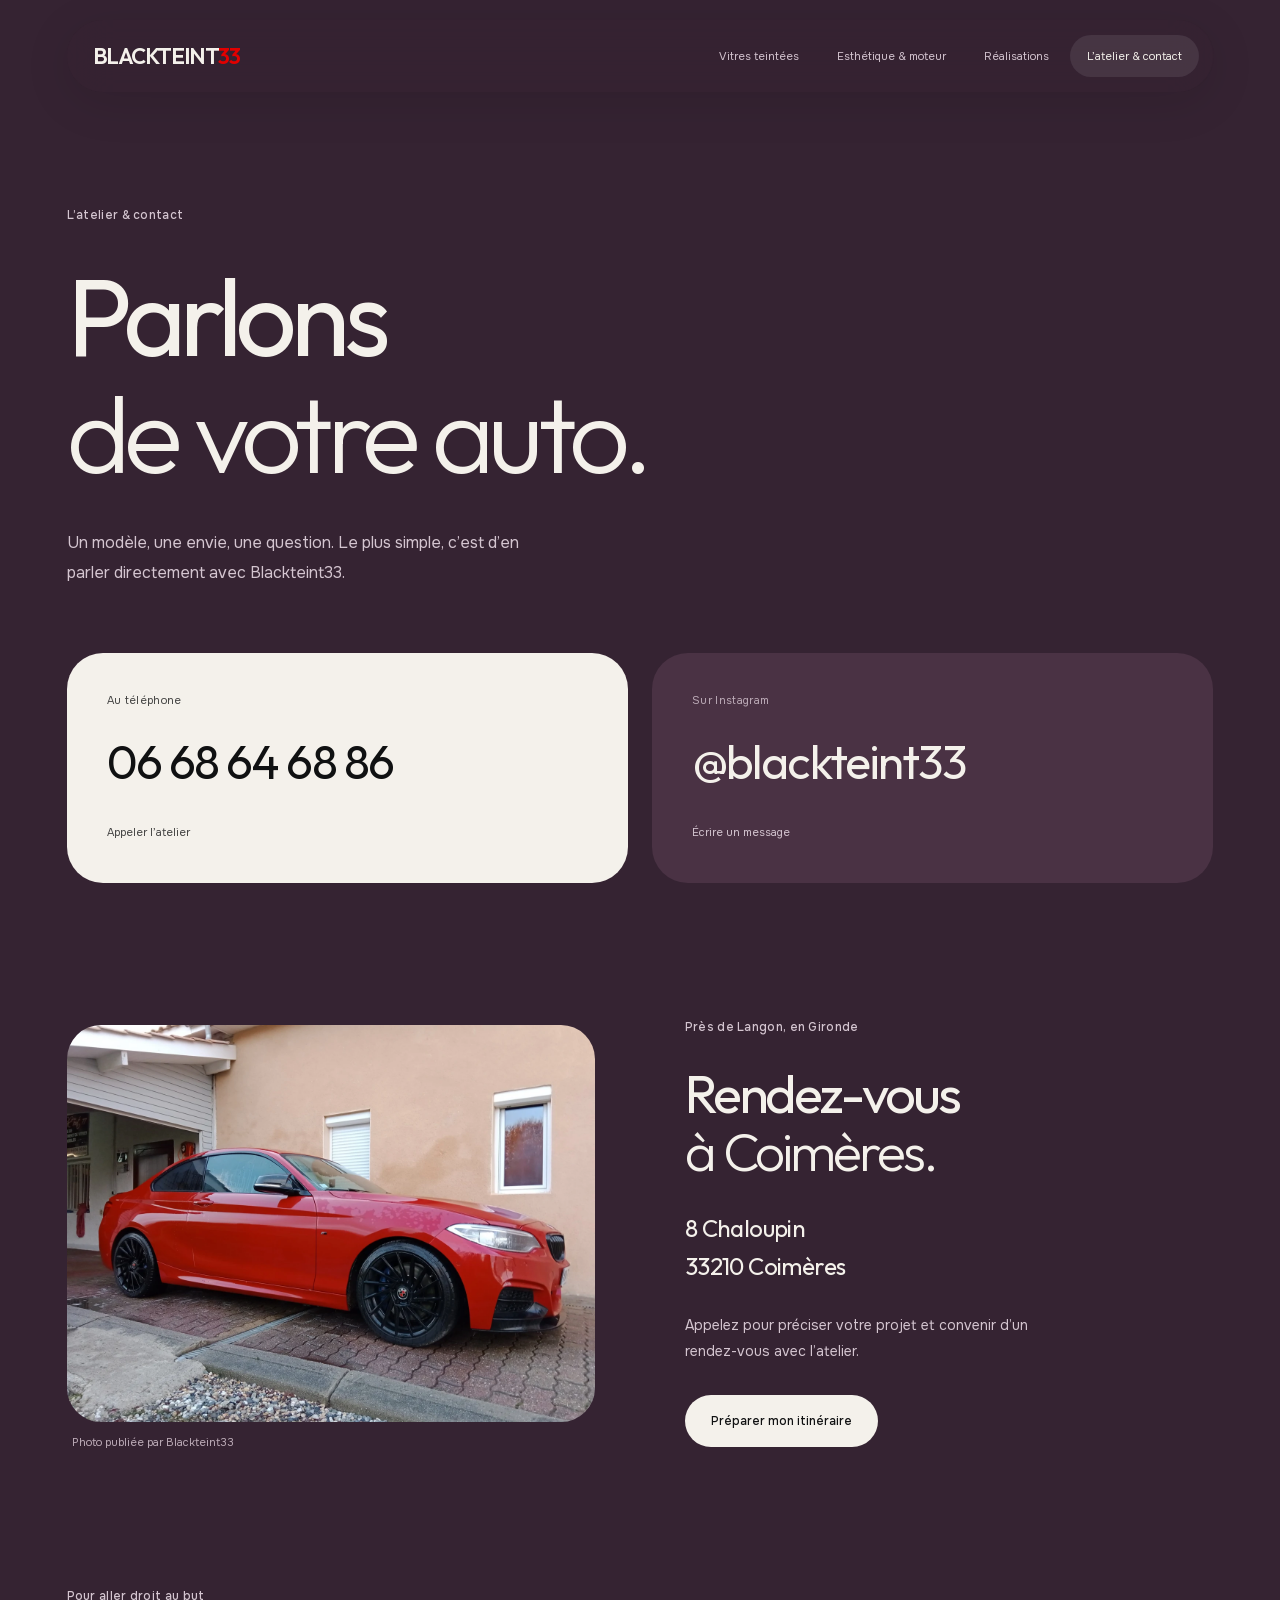
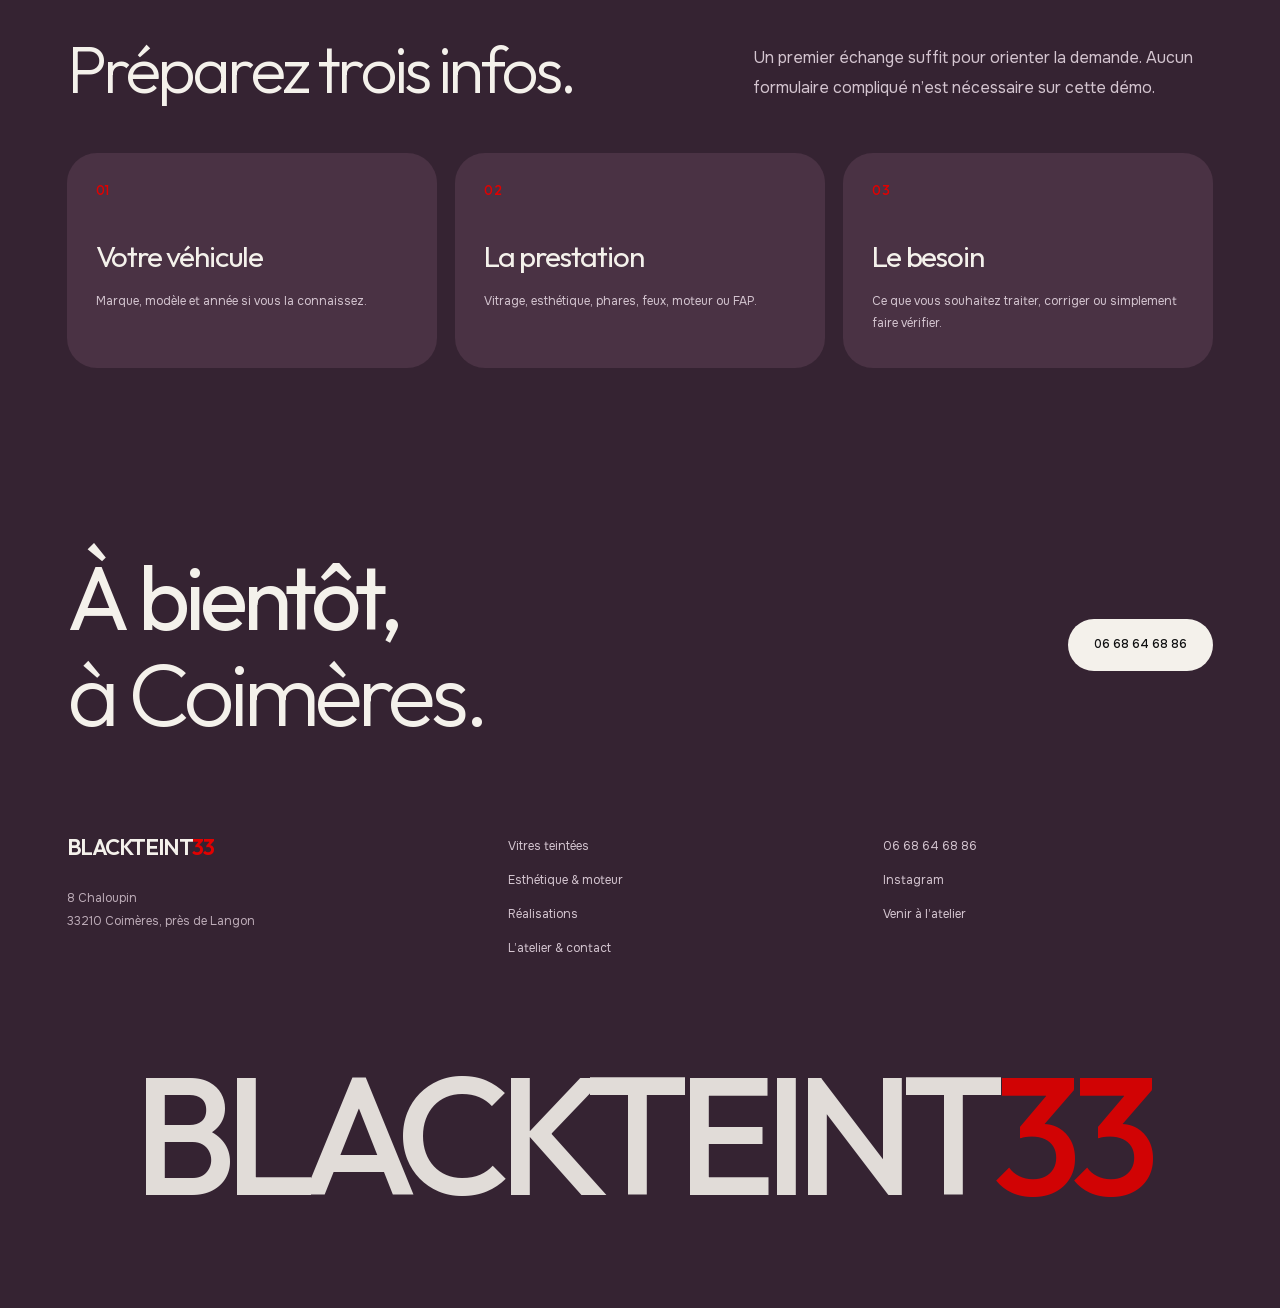
==== commit e08a4093: "deploy: replace Blackteint33 demo with enriched V3" ====
--- a/contact.html
+++ b/contact.html
@@ -1,10 +1,20 @@
-<!doctype html>
-<html lang="fr"><head><meta charset="utf-8"><meta name="viewport" content="width=device-width, initial-scale=1"><meta name="robots" content="noindex,nofollow"><meta name="theme-color" content="#101112"><title>L’atelier & contact — Blackteint33 à Coimères</title><meta name="description" content="Contactez Blackteint33 au 06 68 64 68 86. Atelier au 8 Chaloupin, 33210 Coimères, près de Langon, en Gironde."><script>(function(){try{document.documentElement.classList.add('nav-delayed');window.__btMotionTimer=setTimeout(function(){document.documentElement.classList.remove('motion-pending','nav-delayed');var h=document.querySelector('.site-header');if(h){h.inert=false;h.removeAttribute('aria-hidden')}},4500);if(!matchMedia('(prefers-reduced-motion: reduce)').matches&&'IntersectionObserver' in window&&typeof Element.prototype.animate==='function'){document.documentElement.classList.add('motion-pending')}}catch(e){}})();</script><link rel="preload" href="./assets/fonts/outfit-latin.woff2" as="font" type="font/woff2" crossorigin><link rel="stylesheet" href="./assets/site.css"><script src="./assets/site.js" defer></script></head>
-<body data-page="contact" data-base-palette="plum" data-palette="plum"><a class="skip-link" href="#contenu">Aller au contenu</a><header class="site-header"><a class="brand" href="./index.html" data-page="home" aria-label="Blackteint33, accueil">BLACKTEINT<span>33</span></a><nav class="desktop-nav" aria-label="Navigation principale"><a href="./vitres-teintees.html" data-page="vitres">Vitres teintées</a><a href="./esthetique-automobile.html" data-page="esthetique">Esthétique & moteur</a><a href="./realisations.html" data-page="realisations">Réalisations</a><a href="./contact.html" data-page="contact" aria-current="page">L’atelier & contact</a></nav><button class="menu-toggle quiet-button" id="menu-toggle" type="button" aria-expanded="false" aria-controls="mobile-menu">Menu</button></header><div class="page-shell"><main id="contenu"><section class="page-intro container " data-palette-step="plum"><p class="eyebrow" data-enter>L’atelier &amp; contact</p><h1 class="display " data-split data-delay="80"><span class="title-line">Parlons</span>
+<!DOCTYPE html>
+
+<html lang="fr"><head><meta charset="utf-8"/><meta content="width=device-width, initial-scale=1" name="viewport"/><meta content="noindex,nofollow" name="robots"/><meta content="#101112" name="theme-color"/><title>L’atelier &amp; contact — Blackteint33 à Coimères</title><meta content="Contactez Blackteint33 au 06 68 64 68 86. Atelier au 8 Chaloupin, 33210 Coimères, près de Langon, en Gironde." name="description"/><script>(function(){try{document.documentElement.classList.add('nav-delayed');window.__btMotionTimer=setTimeout(function(){document.documentElement.classList.remove('motion-pending','nav-delayed');var h=document.querySelector('.site-header');if(h){h.inert=false;h.removeAttribute('aria-hidden')}},4500);if(!matchMedia('(prefers-reduced-motion: reduce)').matches&&'IntersectionObserver' in window&&typeof Element.prototype.animate==='function'){document.documentElement.classList.add('motion-pending')}}catch(e){}})();</script><link as="font" crossorigin="" href="./assets/fonts/outfit-latin.woff2" rel="preload" type="font/woff2"/><link href="./assets/site.css" rel="stylesheet"/><script defer="" src="./assets/site.js"></script></head>
+<body data-base-palette="plum" data-page="contact" data-palette="plum"><a class="skip-link" href="#contenu">Aller au contenu</a><header class="site-header"><a aria-label="Blackteint33, accueil" class="brand" data-page="home" href="./index.html">BLACKTEINT<span>33</span></a><nav aria-label="Navigation principale" class="desktop-nav"><a data-page="vitres" href="./vitres-teintees.html">Vitres teintées</a><a data-page="esthetique" href="./esthetique-automobile.html">Esthétique &amp; moteur</a><a data-page="realisations" href="./realisations.html">Réalisations</a><a aria-current="page" data-page="contact" href="./contact.html">L’atelier &amp; contact</a></nav><button aria-controls="mobile-menu" aria-expanded="false" class="menu-toggle quiet-button" id="menu-toggle" type="button">Menu</button></header><div class="page-shell"><main id="contenu"><section class="page-intro container" data-palette-step="plum"><p class="eyebrow" data-enter="">L’atelier &amp; contact</p><h1 class="display" data-delay="80" data-split=""><span class="title-line">Parlons</span>
 <span class="title-line">de votre auto.</span>
-</h1><div class="intro-tail" data-enter data-delay="260"><p class="lead">Un modèle, une envie, une question. Le plus simple, c’est d’en parler directement avec Blackteint33.</p></div></section><section class="container contact-grid" aria-label="Contacter Blackteint33" data-palette-step="rose"><a href="tel:+33668646886" class="contact-tile phone-tile" data-enter><span class="small-label">Au téléphone</span><span class="contact-number">06 68 64 68 86</span><span class="tile-action">Appeler l’atelier</span></a><a href="https://www.instagram.com/blackteint33/" class="contact-tile" target="_blank" rel="noopener noreferrer" data-enter data-delay="100"><span class="small-label">Sur Instagram</span><span class="contact-handle">@blackteint33</span><span class="tile-action">Écrire un message<span class="sr-only">, nouvel onglet</span></span></a></section>
-<section class="section container editorial contact-editorial" id="atelier" data-palette-step="plum"><figure class="photo-scene " data-photo><div class="photo-drift"><div class="image-window"><img src="./assets/realisation-bmw.webp" width="1440" height="1080" alt="BMW Série 2 rouge photographiée devant un garage." loading="lazy" decoding="async"></div></div><figcaption>Photo publiée par Blackteint33</figcaption></figure><div><p class="eyebrow" data-enter>Près de Langon, en Gironde</p><h2 class="display " data-split data-delay="0"><span class="title-line">Rendez-vous</span>
+</h1><div class="intro-tail" data-delay="260" data-enter=""><p class="lead">Un modèle, une envie, une question. Le plus simple, c’est d’en parler directement avec Blackteint33.</p></div></section><section aria-label="Contacter Blackteint33" class="container contact-grid" data-palette-step="rose"><a class="contact-tile phone-tile" data-enter="" href="tel:+33668646886"><span class="small-label">Au téléphone</span><span class="contact-number">06 68 64 68 86</span><span class="tile-action">Appeler l’atelier</span></a><a class="contact-tile" data-delay="100" data-enter="" href="https://www.instagram.com/blackteint33/" rel="noopener noreferrer" target="_blank"><span class="small-label">Sur Instagram</span><span class="contact-handle">@blackteint33</span><span class="tile-action">Écrire un message<span class="sr-only">, nouvel onglet</span></span></a></section>
+<section class="section container editorial contact-editorial" data-palette-step="plum" id="atelier"><figure class="photo-scene" data-photo=""><div class="photo-drift"><div class="image-window"><img alt="BMW Série 2 rouge photographiée devant un garage." decoding="async" height="1080" loading="lazy" src="./assets/realisation-bmw.webp" width="1440"/></div></div><figcaption>Photo publiée par Blackteint33</figcaption></figure><div><p class="eyebrow" data-enter="">Près de Langon, en Gironde</p><h2 class="display" data-delay="0" data-split=""><span class="title-line">Rendez-vous</span>
 <span class="title-line">à Coimères.</span>
-</h2><address data-enter>8 Chaloupin<br>33210 Coimères</address><p class="lead" data-enter>Appelez pour préciser votre projet et convenir d’un rendez-vous avec l’atelier.</p><div data-enter><a class="button button-cream" href="https://www.google.com/maps/search/?api=1&amp;query=8%20Chaloupin%2C%2033210%20Coim%C3%A8res" target="_blank" rel="noopener noreferrer" data-magnetic>Préparer mon itinéraire<span class="sr-only">, nouvel onglet</span></a></div></div></section></main><footer class="footer" data-palette-step="plum"><div class="container"><div class="footer-invite"><h2 class="display " data-split data-delay="0"><span class="title-line">À bientôt,</span>
+</h2><address data-enter="">8 Chaloupin<br/>33210 Coimères</address><p class="lead" data-enter="">Appelez pour préciser votre projet et convenir d’un rendez-vous avec l’atelier.</p><div data-enter=""><a class="button button-cream" data-magnetic="" href="https://www.google.com/maps/search/?api=1&amp;query=8%20Chaloupin%2C%2033210%20Coim%C3%A8res" rel="noopener noreferrer" target="_blank">Préparer mon itinéraire<span class="sr-only">, nouvel onglet</span></a></div></div></section>
+<section class="section container contact-prep" data-palette-step="rose">
+<div class="section-heading"><div><p class="eyebrow" data-enter="">Pour aller droit au but</p><h2 class="display" data-split=""><span class="title-line">Préparez trois infos.</span></h2></div><p class="lead" data-enter="">Un premier échange suffit pour orienter la demande. Aucun formulaire compliqué n’est nécessaire sur cette démo.</p></div>
+<div class="process-grid">
+<article class="process-step" data-enter=""><span>01</span><h3>Votre véhicule</h3><p>Marque, modèle et année si vous la connaissez.</p></article>
+<article class="process-step" data-delay="70" data-enter=""><span>02</span><h3>La prestation</h3><p>Vitrage, esthétique, phares, feux, moteur ou FAP.</p></article>
+<article class="process-step" data-delay="140" data-enter=""><span>03</span><h3>Le besoin</h3><p>Ce que vous souhaitez traiter, corriger ou simplement faire vérifier.</p></article>
+</div>
+</section>
+</main><footer class="footer" data-palette-step="plum"><div class="container"><div class="footer-invite"><h2 class="display" data-delay="0" data-split=""><span class="title-line">À bientôt,</span>
 <span class="title-line">à Coimères.</span>
-</h2><div data-enter><a href="tel:+33668646886" class="button button-cream" data-magnetic>06 68 64 68 86</a></div></div><div class="footer-meta" data-enter><div><a class="brand" href="./index.html" data-page="home" aria-label="Blackteint33, accueil">BLACKTEINT<span>33</span></a><p>8 Chaloupin<br>33210 Coimères, près de Langon</p></div><nav aria-label="Navigation de pied de page"><a href="./vitres-teintees.html" data-page="vitres">Vitres teintées</a><a href="./esthetique-automobile.html" data-page="esthetique">Esthétique & moteur</a><a href="./realisations.html" data-page="realisations">Réalisations</a><a href="./contact.html" data-page="contact" aria-current="page">L’atelier & contact</a></nav><div class="footer-social"><a href="tel:+33668646886">06 68 64 68 86</a><a href="https://www.instagram.com/blackteint33/" target="_blank" rel="noopener noreferrer">Instagram<span class="sr-only">, nouvel onglet</span></a><a href="https://www.google.com/maps/search/?api=1&amp;query=8%20Chaloupin%2C%2033210%20Coim%C3%A8res" target="_blank" rel="noopener noreferrer">Venir à l’atelier<span class="sr-only">, nouvel onglet</span></a></div></div><p class="footer-signature" aria-hidden="true" data-enter>BLACKTEINT<span>33</span></p><div class="footer-bottom" data-enter><p>Une proposition de <a href="https://cleardesign.fr/" target="_blank" rel="noopener noreferrer">Clear Design<span class="sr-only">, nouvel onglet</span></a></p><p>Maquette de présentation. Vidéo d’ambiance ; photographies publiées par Blackteint33.</p></div></div></footer></div><dialog class="mobile-menu" id="mobile-menu" aria-label="Navigation principale"><div class="menu-top"><a class="brand" href="./index.html" data-page="home">BLACKTEINT<span>33</span></a><button class="quiet-button" id="menu-close" type="button">Fermer</button></div><nav aria-label="Navigation mobile"><a href="./index.html" data-page="home">Accueil</a><a href="./vitres-teintees.html" data-page="vitres">Vitres teintées</a><a href="./esthetique-automobile.html" data-page="esthetique">Esthétique & moteur</a><a href="./realisations.html" data-page="realisations">Réalisations</a><a href="./contact.html" data-page="contact" aria-current="page">L’atelier & contact</a></nav><div class="menu-bottom"><a href="tel:+33668646886">06 68 64 68 86</a><p>Coimères, Gironde</p></div></dialog><dialog class="lightbox" id="lightbox" aria-labelledby="lightbox-caption"><div class="lightbox-top"><span id="lightbox-count" class="small-label"></span><button class="quiet-button" id="lightbox-close" type="button">Fermer la photo</button></div><figure><img id="lightbox-image" alt=""><figcaption id="lightbox-caption"></figcaption></figure><div class="lightbox-navigation"><button class="quiet-button" id="lightbox-prev" type="button">Précédente</button><button class="quiet-button" id="lightbox-next" type="button">Suivante</button></div></dialog></body></html>+</h2><div data-enter=""><a class="button button-cream" data-magnetic="" href="tel:+33668646886">06 68 64 68 86</a></div></div><div class="footer-meta" data-enter=""><div><a aria-label="Blackteint33, accueil" class="brand" data-page="home" href="./index.html">BLACKTEINT<span>33</span></a><p>8 Chaloupin<br/>33210 Coimères, près de Langon</p></div><nav aria-label="Navigation de pied de page"><a data-page="vitres" href="./vitres-teintees.html">Vitres teintées</a><a data-page="esthetique" href="./esthetique-automobile.html">Esthétique &amp; moteur</a><a data-page="realisations" href="./realisations.html">Réalisations</a><a aria-current="page" data-page="contact" href="./contact.html">L’atelier &amp; contact</a></nav><div class="footer-social"><a href="tel:+33668646886">06 68 64 68 86</a><a href="https://www.instagram.com/blackteint33/" rel="noopener noreferrer" target="_blank">Instagram<span class="sr-only">, nouvel onglet</span></a><a href="https://www.google.com/maps/search/?api=1&amp;query=8%20Chaloupin%2C%2033210%20Coim%C3%A8res" rel="noopener noreferrer" target="_blank">Venir à l’atelier<span class="sr-only">, nouvel onglet</span></a></div></div><p aria-hidden="true" class="footer-signature" data-enter="">BLACKTEINT<span>33</span></p><div class="footer-bottom" data-enter=""><p>Une proposition de <a href="https://cleardesign.fr/" rel="noopener noreferrer" target="_blank">Clear Design<span class="sr-only">, nouvel onglet</span></a></p></div></div></footer></div><dialog aria-label="Navigation principale" class="mobile-menu" id="mobile-menu"><div class="menu-top"><a class="brand" data-page="home" href="./index.html">BLACKTEINT<span>33</span></a><button class="quiet-button" id="menu-close" type="button">Fermer</button></div><nav aria-label="Navigation mobile"><a data-page="home" href="./index.html">Accueil</a><a data-page="vitres" href="./vitres-teintees.html">Vitres teintées</a><a data-page="esthetique" href="./esthetique-automobile.html">Esthétique &amp; moteur</a><a data-page="realisations" href="./realisations.html">Réalisations</a><a aria-current="page" data-page="contact" href="./contact.html">L’atelier &amp; contact</a></nav><div class="menu-bottom"><a href="tel:+33668646886">06 68 64 68 86</a><p>Coimères, Gironde</p></div></dialog><dialog aria-labelledby="lightbox-caption" class="lightbox" id="lightbox"><div class="lightbox-top"><span class="small-label" id="lightbox-count"></span><button class="quiet-button" id="lightbox-close" type="button">Fermer la photo</button></div><figure><img alt="" id="lightbox-image"/><figcaption id="lightbox-caption"></figcaption></figure><div class="lightbox-navigation"><button class="quiet-button" id="lightbox-prev" type="button">Précédente</button><button class="quiet-button" id="lightbox-next" type="button">Suivante</button></div></dialog></body></html>
--- a/assets/site.css
+++ b/assets/site.css
@@ -256,3 +256,56 @@
 .headlight-pair{display:grid;grid-template-columns:repeat(2,minmax(0,1fr));gap:clamp(28px,5vw,72px);margin-top:clamp(40px,7vw,90px)}
 .headlight-pair img{width:100%;height:auto;aspect-ratio:4/3;object-fit:contain}
 @media(max-width:600px){.headlight-pair{grid-template-columns:1fr;gap:36px}}
+
+
+/* Enrichissement de contenu — base V3 conservée. */
+.trust-strip{display:grid;grid-template-columns:repeat(3,minmax(0,1fr));gap:18px;margin:0 0 clamp(56px,7vw,96px)}
+.trust-item{min-width:0;padding:28px 30px;border-radius:28px;background:var(--panel)}
+.trust-item strong{display:block;font:500 clamp(28px,3.4vw,50px)/1 var(--display);letter-spacing:-.05em;margin-bottom:13px}
+.trust-item span{display:block;max-width:30ch;font-size:12px;line-height:1.75;color:var(--page-muted)}
+.expertise-index{display:grid;grid-template-columns:repeat(3,minmax(0,1fr));gap:18px;margin-bottom:clamp(68px,8vw,118px)}
+.expertise-card{display:block;min-height:245px;padding:30px 31px 34px;border-radius:30px;background:var(--panel);transition:transform .45s var(--ease),background-color .35s ease}
+.expertise-card:hover{transform:translateY(-5px);background:var(--panel-hover)}
+.expertise-card .small-label{display:block;margin-bottom:34px}
+.expertise-card h3,.detail-card h3,.process-step h3{font:400 clamp(24px,2.3vw,36px)/1.18 var(--display);letter-spacing:-.04em;margin-bottom:15px}
+.expertise-card p,.detail-card p,.process-step p{font-size:12px;line-height:1.85;color:var(--page-muted);max-width:37ch}
+.archive-showcase{padding-top:clamp(70px,8vw,120px)}
+.photo-ribbon{display:grid;grid-template-columns:1.18fr .82fr .9fr 1.1fr;gap:18px;align-items:start}
+.photo-ribbon .photo-scene:nth-child(even){margin-top:70px}
+.photo-ribbon .image-window{aspect-ratio:4/5}
+.photo-ribbon img{height:100%;object-fit:cover}
+.photo-ribbon-three{grid-template-columns:repeat(3,minmax(0,1fr))}
+.photo-ribbon-three .photo-scene:nth-child(even){margin-top:56px}
+.detail-grid{display:grid;grid-template-columns:repeat(4,minmax(0,1fr));gap:18px}
+.detail-card{padding:31px 29px 34px;border-radius:30px;background:var(--panel);min-width:0}
+.detail-card .small-label{display:block;margin-bottom:28px}
+.vehicle-guide{padding-top:40px}
+.regulation-section{padding-block:clamp(96px,10vw,158px)}
+.regulation-layout{display:grid;grid-template-columns:minmax(0,1.05fr) minmax(0,.95fr);gap:clamp(50px,9vw,140px);align-items:start}
+.regulation-layout .lead{margin-top:28px}
+.source-link{display:inline-flex;margin-top:31px;font-size:12px;font-weight:600;text-decoration:underline;text-decoration-thickness:1px;text-underline-offset:5px}
+.regulation-facts{display:grid;gap:18px}
+.regulation-fact{padding:34px;border-radius:32px;background:var(--panel)}
+.regulation-fact .small-label{display:block;margin-bottom:28px}
+.regulation-fact strong{display:block;font:500 clamp(46px,6vw,86px)/.95 var(--display);letter-spacing:-.065em;margin-bottom:22px}
+.regulation-fact p{font-size:13px;line-height:1.85;color:var(--page-muted);max-width:36ch}
+.glazing-archive{padding-top:clamp(86px,9vw,140px)}
+.service-details{padding-top:40px;padding-bottom:clamp(80px,9vw,135px)}
+.exterior-focus{margin-top:clamp(70px,8vw,120px);padding-top:clamp(70px,8vw,120px)}
+.service-list{list-style:none;padding:0;margin:29px 0 0;display:grid;grid-template-columns:repeat(2,minmax(0,1fr));gap:12px 26px}
+.service-list li{position:relative;padding-left:18px;font-size:13px;line-height:1.65;color:var(--page-muted)}
+.service-list li:before{content:"";position:absolute;left:0;top:.72em;width:6px;height:6px;border-radius:50%;background:var(--red)}
+.optical-heading{padding-top:clamp(96px,9vw,145px);padding-bottom:0;max-width:1150px;margin-left:auto;margin-right:auto}
+.optical-heading .lead{margin-top:28px;max-width:60ch}
+.process-section{padding-top:10px}
+.process-grid{display:grid;grid-template-columns:repeat(3,minmax(0,1fr));gap:18px}
+.process-step{padding:31px 29px 34px;border-radius:30px;background:var(--panel)}
+.process-step>span{display:block;font:500 13px/1 var(--display);letter-spacing:.06em;color:var(--red);margin-bottom:43px}
+.gallery-note{display:flex;justify-content:space-between;gap:34px;align-items:flex-start;padding:24px 27px;border-radius:24px;background:var(--panel);margin:0 0 28px}
+.gallery-note strong{font:500 16px/1.4 var(--display);white-space:nowrap}
+.gallery-note p{font-size:11px;line-height:1.75;color:var(--page-muted);max-width:78ch}
+.contact-prep{padding-top:20px}
+.footer-bottom{justify-content:flex-start}
+.footer-bottom p:last-child{text-align:left;max-width:none;font-size:9px}
+@media(max-width:1100px){.expertise-index{grid-template-columns:repeat(2,minmax(0,1fr))}.detail-grid{grid-template-columns:repeat(2,minmax(0,1fr))}.photo-ribbon{grid-template-columns:repeat(2,minmax(0,1fr))}.photo-ribbon .photo-scene:nth-child(even){margin-top:35px}.regulation-layout{gap:55px}.service-list{grid-template-columns:1fr}.gallery-note{display:block}.gallery-note p{margin-top:10px}}
+@media(max-width:700px){.trust-strip,.expertise-index,.detail-grid,.process-grid,.photo-ribbon,.photo-ribbon-three,.regulation-layout{grid-template-columns:1fr}.trust-strip{gap:12px}.trust-item{padding:24px}.expertise-card{min-height:0;padding:27px 25px 30px}.expertise-card .small-label{margin-bottom:25px}.photo-ribbon .photo-scene:nth-child(even),.photo-ribbon-three .photo-scene:nth-child(even){margin-top:0}.photo-ribbon .image-window{aspect-ratio:16/11}.regulation-fact{padding:28px}.vehicle-guide{padding-top:15px}.detail-card,.process-step{padding:27px 25px 30px}.optical-heading{padding-top:76px}.exterior-focus{margin-top:55px;padding-top:70px}.service-list{gap:10px}.gallery-note{padding:21px}.gallery-note strong{white-space:normal}}
